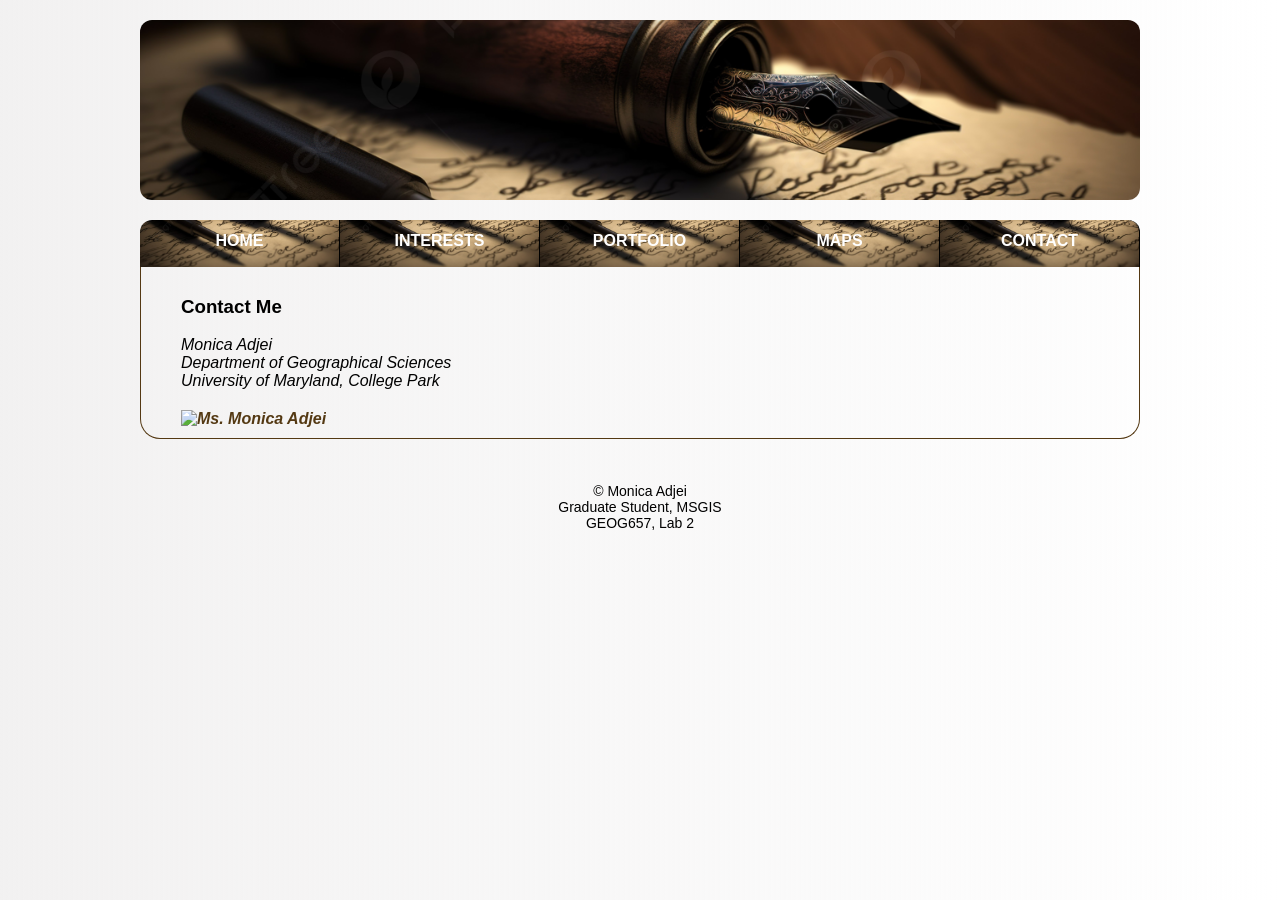
==== contact.html @ c20a5a2b "Update contact.html" ====
<!DOCTYPE html>
<html>
    <head>
        <title>Contact</title> <!-- The title that appears in the browser tab -->
        <link rel="stylesheet" type="text/css" href="styles.css"> <!--  link the styles file  -->
    </head> <!-- -->

    <body>
        <!-- Main container for the entire page content -->
        <div id="container">
            <div id="header">

            </div>

            <!-- Navigation menu -->
            <div id="nav">
                 <!-- Navigation links to different pages -->
                <a class="active" href="index.html">Home</a> <!-- recheck the active sign-->
                <a href="interests.html">Interests</a>
                <a href="portfolio.html">Portfolio</a>
                <a href="maps.html">Maps</a>
                <a href="contact.html">Contact</a>

            </div>

            <!-- Main content area -->
            <div id="content">
                <h3>Contact Me</h3>
                <address>
                    Monica Adjei
                    <br>
                    Department of Geographical Sciences
                    <br>
                    University of Maryland, College Park
                    <br>
                    <a href="mailto:madjei12@umd.edu" title="madjei12@umd.edu" id="mail"><img src="images/email.png" alt="Ms. Monica Adjei">
                    </a>   
                </address>
            </div>

            <!-- Footer section -->
            <div id="footer">
                <p>&copy; Monica Adjei<br>Graduate Student, MSGIS<br>GEOG657, Lab 2</p>
            </div>
            
        </div>
    
    </body>


    </html>
---- styles.css ----
body {
    background-image: linear-gradient(to right, #f2f1f1, rgba(0, 0, 0, 0)), url(https://grainy-gradients.vercel.app/noise.svg);
    font-family: "Source Code Pro", monospace;
    font-family: "Segoe UI", sans-serif;
}

/*container styles*/
#container {
    width: 1000px; /* width of container*/
    margin: 0 auto; /* auto will automatically calculate the left and right margin*/
    
}

/*header styles*/
#header {
    height: 180px;
    margin: 20px 0 0 0;
    background: url(images/pen.jpg);
    background-size: cover;
    background-position: center;
    border-radius: 12px;
}

/*content styles */
#content {
    border-right: 1px solid #543913;
    border-left: 1px solid #543913;
    border-bottom: 1px solid #543913; 
    border-bottom-left-radius: 20px;
    border-bottom-right-radius: 20px;
    padding: 10px 40px;
    height: auto; /* Let height adjust to content */
    overflow: visible;    /* Ensure content is not hidden */
}

#content a {
    color: #543913; 
    text-decoration: none; /* remove underline */
    font-weight: bold;
}

/* Hover effect for links inside #content */
#content a:hover {
    color: #cc0000; /* change to deep red on hover */
    text-decoration: underline; /* underline on hover */
}


/*nav styles*/
#nav {
    width: 1000px;
    overflow: hidden;
    margin-top: 20px;

}

#nav a:first-child {
    border-radius: 12px 0 0 0;
}

#nav a:last-child {
    border-radius: 0 12px 0 0;
}


#nav a{
    width: 199px;
    height: 35px;
    float: left;
    padding: 12px 0 0 0;
    background: url(images/nav1.jpg);
    border-right: 1px outset #543913;
    background-size: cover;
    text-align: center; /* Set the text-align of the link elements to center */
    text-decoration: none; 
    font-weight: bold; 
    text-transform: uppercase;
    color: #ffffff; 
}


#nav a:hover {
  background: url(images/nav_hove.jpg);
}

h1 {
  color: #543913;            
  margin-bottom: 0.5px;     
  padding-left: 10px;
}

h2 {
  color: #543913;            
  margin-bottom: 0.5px;     
  padding-left: 10px;
  border-left: 4px solid #543913;
}


em {
  color: #543913;       
  font-size: 10pt;
  font-weight: bold;
}

/* Blockquote */
blockquote {
  font-size: 14px;
  margin-left: 20px;
  border-left: 4px solid #543913; /* Purple left border for emphasis */
  padding-left: 15px;
  margin-top: 20px;
  margin-bottom: 50px;
}

/*image styles*/
.round {
    border-radius: 15px;
    margin-left: 20px;
    margin-bottom: 20px;
}


/* Description text */
.portfolio-item p {
  margin-top: 10px;
  margin-bottom: 10px;
  font-size: 14px;
}


/* Style each video-description block */
.portfolio-item {
  display: inline-block;           /* allows inline layout */
  margin: 10px;
  width: 280px;
  height: 250px;
  vertical-align: top;
  text-align: center;
}

/* Style the video element */
.portfolio-item video {
  width: 100%;
  height: 100%;                    /* Make video fill the entire .portfolio-item */
  object-fit: cover;              /* Maintain aspect ratio and fill container */
  border-radius: 12px;            /* rounded corners */
  box-shadow: 0 4px 10px rgba(0,0,0,0.15); /* subtle shadow */
  transition: transform 0.3s ease;
}


.portfolio-item video:hover {
  transform: scale(1.03);
}

.div1 {
    padding-bottom: 70px;
}

.poems {
    border-radius: 15px;
    display: inline-block;           /* allows inline layout */
    margin: 15px;
}


/*table styles*/
table {
    width: 100%;
    border: 1px solid #543913;  /* Adds a solid black border around the whole table */
    border-radius: 15px;
    background: rgba(255, 255, 255, 0.2);
    padding: 20px 30px;
}

table th {
    font-weight: 500;
    text-align: left;
    padding-bottom: 10px;
}

table tr{
    font-size: 14px;
    font-weight: 300;
}

.grey {
    background-color: #b9ad9d;
    line-height: 1.4; /* line spacing */
    
}

dt {
  font-style: italic;
  font-size: 12pt;
  color: #333333;
  margin-top: 10px;
}


dd {
  font-style: italic;
  font-size: 10pt;
  color: #543913;
  margin-left: 20px;
  margin-bottom: 10px;
}

.maps {
    margin-bottom: 20px; 
    padding: 20px;
    
}

.map {
	height:500px;
	width:100%;
    padding-bottom: 20px;
}

#mail img {
    width: 5%;
    margin-top: 20px;
    
}

/*footer styles*/
#footer {
    text-align: center;
    font-size: 14px;
    padding: 20px;
    margin-top: 10px;
}
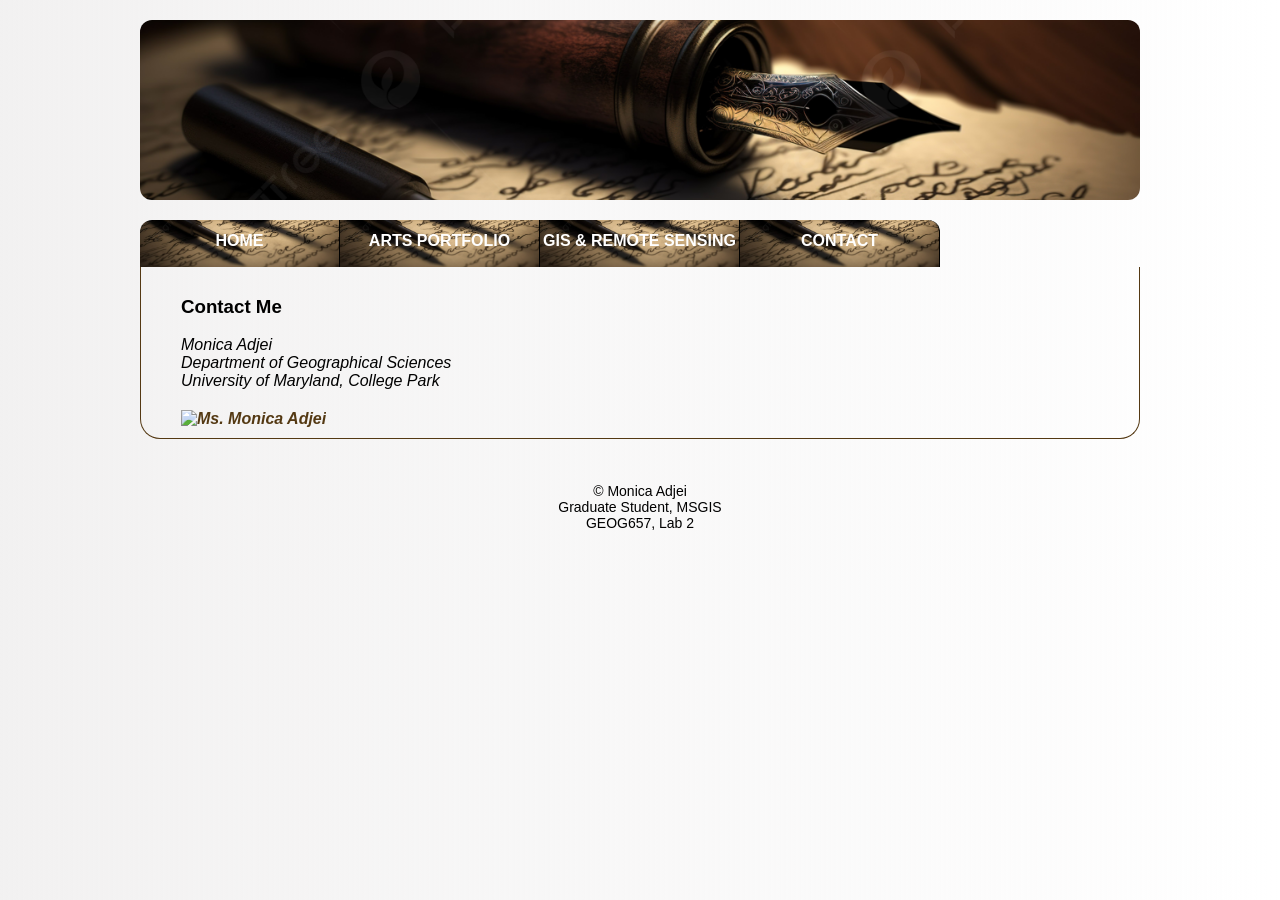
==== commit e3461f5d: "Update contact.html" ====
--- a/contact.html
+++ b/contact.html
@@ -16,9 +16,8 @@
             <div id="nav">
                  <!-- Navigation links to different pages -->
                 <a class="active" href="index.html">Home</a> <!-- recheck the active sign-->
-                <a href="interests.html">Interests</a>
-                <a href="portfolio.html">Portfolio</a>
-                <a href="maps.html">Maps</a>
+                <a href="portfolio.html">Arts Portfolio</a>
+                <a href="maps.html">GIS & Remote Sensing</a>
                 <a href="contact.html">Contact</a>
 
             </div>
@@ -49,3 +48,4 @@
 
 
     </html>
+
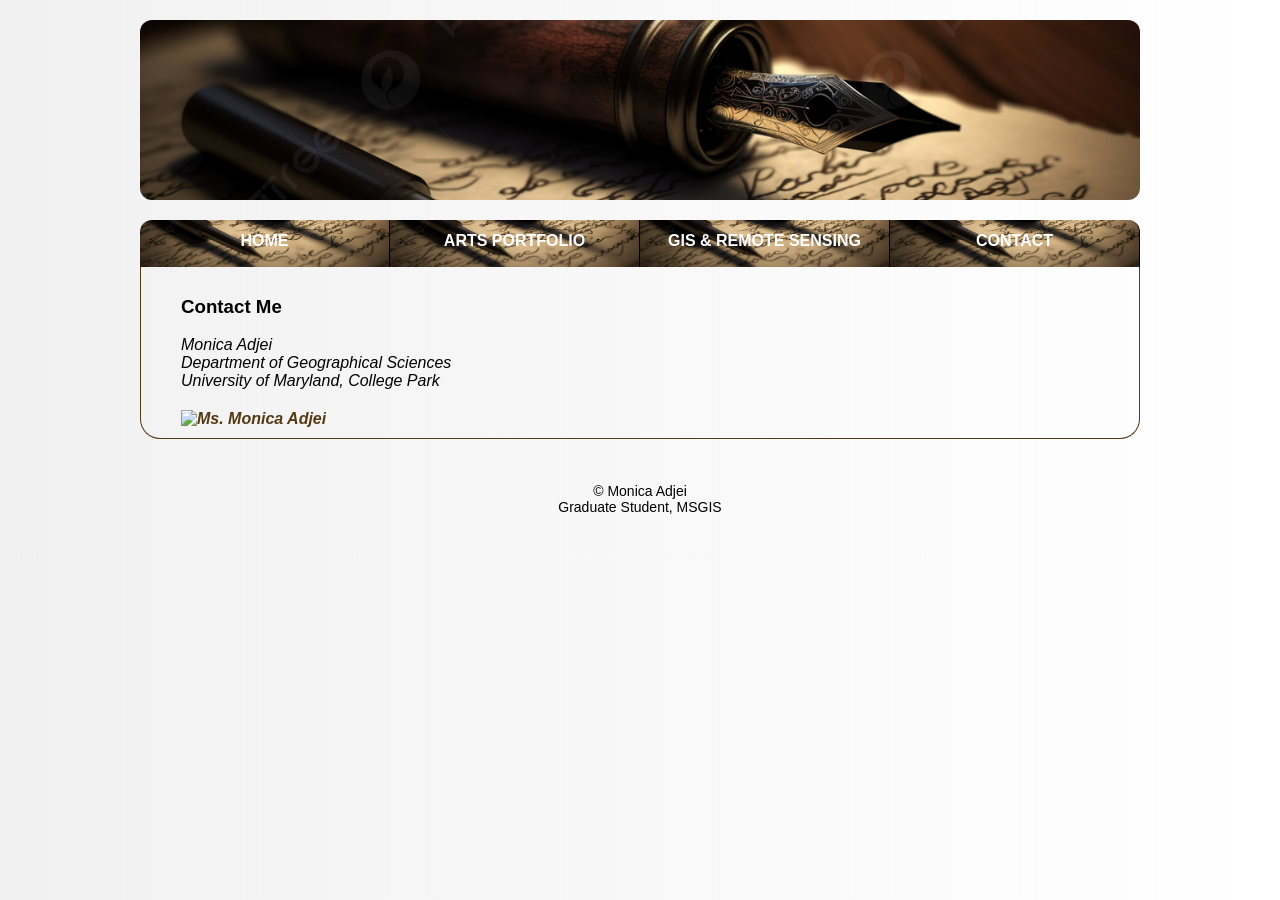
==== commit e21ca410: "Update contact.html" ====
--- a/contact.html
+++ b/contact.html
@@ -15,7 +15,7 @@
             <!-- Navigation menu -->
             <div id="nav">
                  <!-- Navigation links to different pages -->
-                <a class="active" href="index.html">Home</a> <!-- recheck the active sign-->
+                <a href="index.html">Home</a> <!-- recheck the active sign-->
                 <a href="portfolio.html">Arts Portfolio</a>
                 <a href="maps.html">GIS & Remote Sensing</a>
                 <a href="contact.html">Contact</a>
@@ -39,7 +39,7 @@
 
             <!-- Footer section -->
             <div id="footer">
-                <p>&copy; Monica Adjei<br>Graduate Student, MSGIS<br>GEOG657, Lab 2</p>
+                <p>&copy; Monica Adjei<br>Graduate Student, MSGIS</p>
             </div>
             
         </div>
@@ -49,3 +49,5 @@
 
     </html>
 
+
+
--- a/styles.css
+++ b/styles.css
@@ -64,7 +64,7 @@
 
 
 #nav a{
-    width: 199px;
+    width: 249px;
     height: 35px;
     float: left;
     padding: 12px 0 0 0;
@@ -234,3 +234,11 @@
 }
 
 
+
+
+
+
+
+
+
+
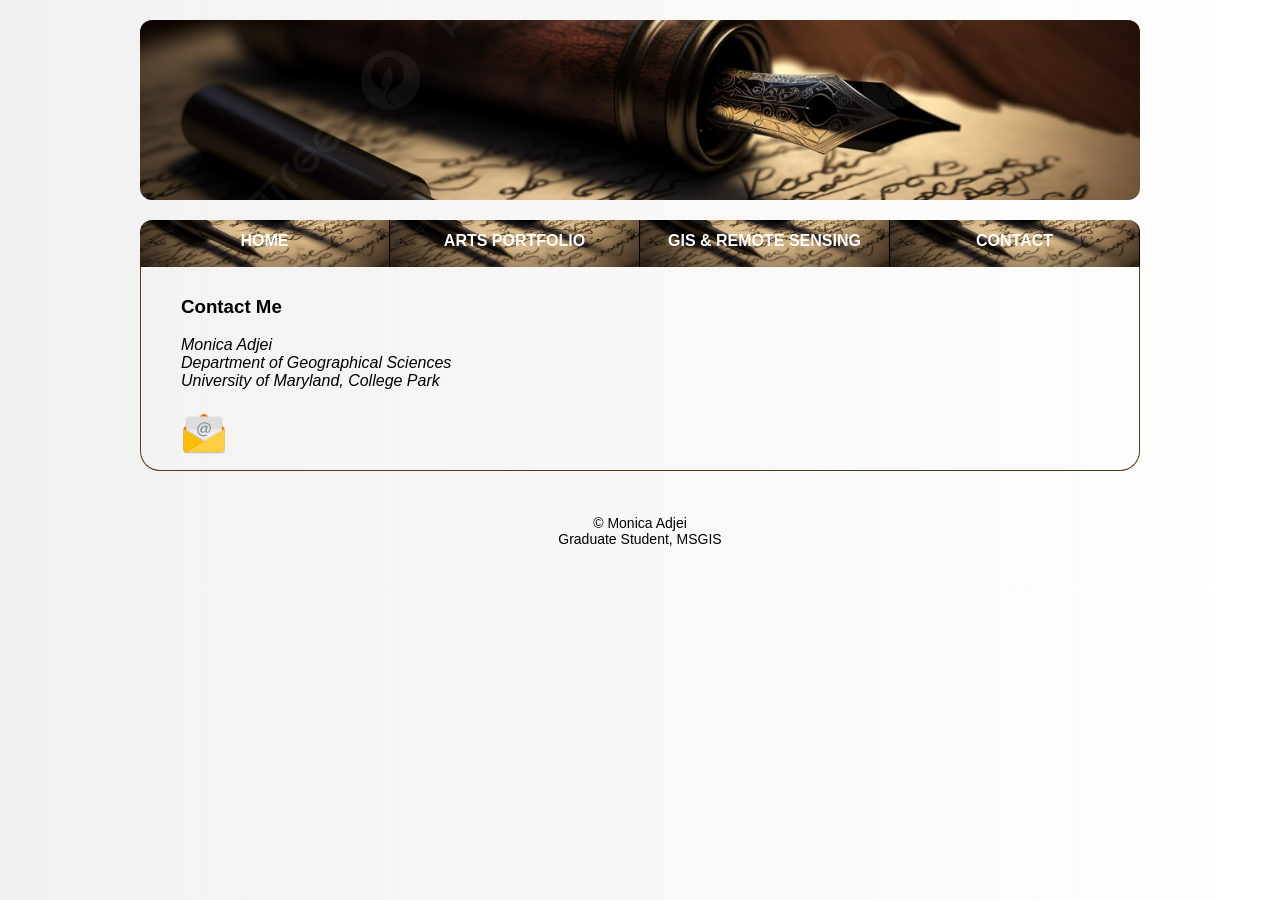
==== commit 212a8d4e: "Update contact.html" ====
--- a/contact.html
+++ b/contact.html
@@ -1,7 +1,9 @@
 <!DOCTYPE html>
-<html>
+<html lang="en">
     <head>
-        <title>Contact</title> <!-- The title that appears in the browser tab -->
+        <meta charset="UTF-8">
+        <meta name="viewport" content="width=device-width,initial-scale=1">
+        <title>Portfolio</title> <!-- The title that appears in the browser tab -->
         <link rel="stylesheet" type="text/css" href="styles.css"> <!--  link the styles file  -->
     </head> <!-- -->
 
@@ -51,3 +53,4 @@
 
 
 
+
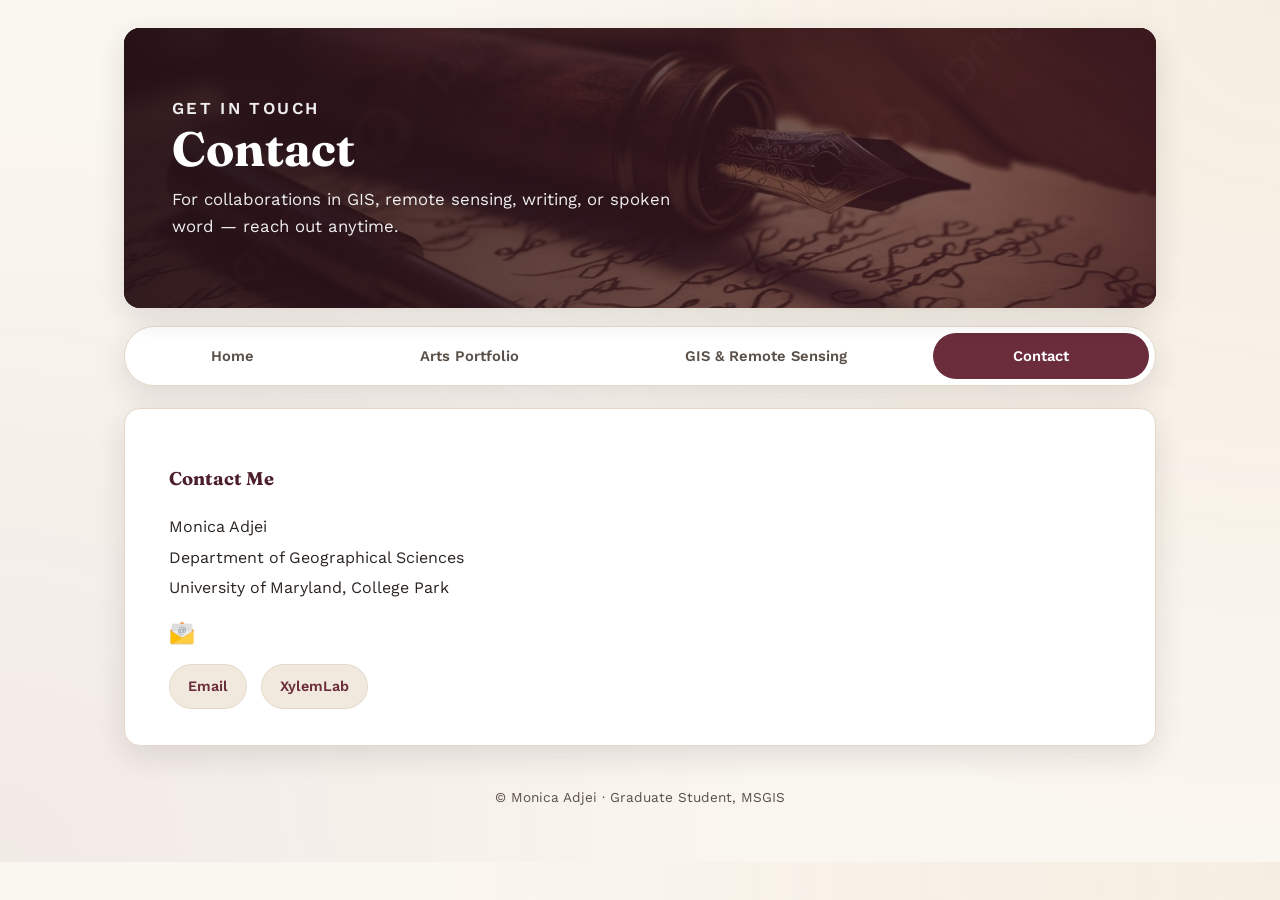
==== commit f0d91027: "Rebuild site: professional + arts portfolio redesign Redesign the full site with a cohesive, respons" ====
--- a/contact.html
+++ b/contact.html
@@ -1,56 +1,56 @@
-<!DOCTYPE html>
-<html lang="en">
-    <head>
-        <meta charset="UTF-8">
-        <meta name="viewport" content="width=device-width,initial-scale=1">
-        <title>Portfolio</title> <!-- The title that appears in the browser tab -->
-        <link rel="stylesheet" type="text/css" href="styles.css"> <!--  link the styles file  -->
-    </head> <!-- -->
-
-    <body>
-        <!-- Main container for the entire page content -->
-        <div id="container">
-            <div id="header">
-
-            </div>
-
-            <!-- Navigation menu -->
-            <div id="nav">
-                 <!-- Navigation links to different pages -->
-                <a href="index.html">Home</a> <!-- recheck the active sign-->
-                <a href="portfolio.html">Arts Portfolio</a>
-                <a href="maps.html">GIS & Remote Sensing</a>
-                <a href="contact.html">Contact</a>
-
-            </div>
-
-            <!-- Main content area -->
-            <div id="content">
-                <h3>Contact Me</h3>
-                <address>
-                    Monica Adjei
-                    <br>
-                    Department of Geographical Sciences
-                    <br>
-                    University of Maryland, College Park
-                    <br>
-                    <a href="mailto:madjei12@umd.edu" title="madjei12@umd.edu" id="mail"><img src="images/email.png" alt="Ms. Monica Adjei">
-                    </a>   
-                </address>
-            </div>
-
-            <!-- Footer section -->
-            <div id="footer">
-                <p>&copy; Monica Adjei<br>Graduate Student, MSGIS</p>
-            </div>
-            
-        </div>
-    
-    </body>
-
-
-    </html>
-
-
-
-
+<!DOCTYPE html>
+<html lang="en">
+    <head>
+        <meta charset="UTF-8">
+        <meta name="viewport" content="width=device-width,initial-scale=1">
+        <meta name="description" content="Contact Monica Adjei — geospatial scientist and spoken word artist.">
+        <title>Contact — Monica Adjei</title>
+        <link rel="preconnect" href="https://fonts.googleapis.com">
+        <link rel="preconnect" href="https://fonts.gstatic.com" crossorigin>
+        <link href="https://fonts.googleapis.com/css2?family=Fraunces:ital,opsz,wght@0,9..144,400;0,9..144,600;1,9..144,500&family=Work+Sans:wght@400;500;600;700&display=swap" rel="stylesheet">
+        <link rel="stylesheet" type="text/css" href="styles.css">
+    </head>
+
+    <body>
+        <a class="skip-link" href="#content">Skip to content</a>
+        <div id="container">
+            <div id="header">
+                <div class="hero">
+                    <div>
+                        <p class="hero-eyebrow">Get in touch</p>
+                        <h1>Contact</h1>
+                        <p>For collaborations in GIS, remote sensing, writing, or spoken word — reach out anytime.</p>
+                    </div>
+                </div>
+            </div>
+
+            <div id="nav">
+                <a href="index.html">Home</a>
+                <a href="portfolio.html">Arts Portfolio</a>
+                <a href="maps.html">GIS &amp; Remote Sensing</a>
+                <a href="contact.html" class="active" aria-current="page">Contact</a>
+            </div>
+
+            <div id="content">
+                <h3>Contact Me</h3>
+                <address>
+                    Monica Adjei
+                    <br>
+                    Department of Geographical Sciences
+                    <br>
+                    University of Maryland, College Park
+                    <br>
+                    <a href="mailto:madjei12@umd.edu" title="madjei12@umd.edu" id="mail"><img src="images/email.png" alt="Email Monica Adjei"></a>
+                </address>
+                <div class="contact-links">
+                    <a href="mailto:madjei12@umd.edu">Email</a>
+                    <a href="https://www.xylemlab.org/" target="_blank" rel="noopener">XylemLab</a>
+                </div>
+            </div>
+
+            <div id="footer">
+                <p>&copy; Monica Adjei &middot; Graduate Student, MSGIS</p>
+            </div>
+        </div>
+    </body>
+</html>
--- a/styles.css
+++ b/styles.css
@@ -1,244 +1,497 @@
-body {
-    background-image: linear-gradient(to right, #f2f1f1, rgba(0, 0, 0, 0)), url(https://grainy-gradients.vercel.app/noise.svg);
-    font-family: "Source Code Pro", monospace;
-    font-family: "Segoe UI", sans-serif;
-}
-
-/*container styles*/
-#container {
-    width: 1000px; /* width of container*/
-    margin: 0 auto; /* auto will automatically calculate the left and right margin*/
-    
-}
-
-/*header styles*/
-#header {
-    height: 180px;
-    margin: 20px 0 0 0;
-    background: url(images/pen.jpg);
-    background-size: cover;
-    background-position: center;
-    border-radius: 12px;
-}
-
-/*content styles */
-#content {
-    border-right: 1px solid #543913;
-    border-left: 1px solid #543913;
-    border-bottom: 1px solid #543913; 
-    border-bottom-left-radius: 20px;
-    border-bottom-right-radius: 20px;
-    padding: 10px 40px;
-    height: auto; /* Let height adjust to content */
-    overflow: visible;    /* Ensure content is not hidden */
-}
-
-#content a {
-    color: #543913; 
-    text-decoration: none; /* remove underline */
-    font-weight: bold;
-}
-
-/* Hover effect for links inside #content */
-#content a:hover {
-    color: #cc0000; /* change to deep red on hover */
-    text-decoration: underline; /* underline on hover */
-}
-
-
-/*nav styles*/
-#nav {
-    width: 1000px;
-    overflow: hidden;
-    margin-top: 20px;
-
-}
-
-#nav a:first-child {
-    border-radius: 12px 0 0 0;
-}
-
-#nav a:last-child {
-    border-radius: 0 12px 0 0;
-}
-
-
-#nav a{
-    width: 249px;
-    height: 35px;
-    float: left;
-    padding: 12px 0 0 0;
-    background: url(images/nav1.jpg);
-    border-right: 1px outset #543913;
-    background-size: cover;
-    text-align: center; /* Set the text-align of the link elements to center */
-    text-decoration: none; 
-    font-weight: bold; 
-    text-transform: uppercase;
-    color: #ffffff; 
-}
-
-
-#nav a:hover {
-  background: url(images/nav_hove.jpg);
-}
-
-h1 {
-  color: #543913;            
-  margin-bottom: 0.5px;     
-  padding-left: 10px;
-}
-
-h2 {
-  color: #543913;            
-  margin-bottom: 0.5px;     
-  padding-left: 10px;
-  border-left: 4px solid #543913;
-}
-
-
-em {
-  color: #543913;       
-  font-size: 10pt;
-  font-weight: bold;
-}
-
-/* Blockquote */
-blockquote {
-  font-size: 14px;
-  margin-left: 20px;
-  border-left: 4px solid #543913; /* Purple left border for emphasis */
-  padding-left: 15px;
-  margin-top: 20px;
-  margin-bottom: 50px;
-}
-
-/*image styles*/
-.round {
-    border-radius: 15px;
-    margin-left: 20px;
-    margin-bottom: 20px;
-}
-
-
-/* Description text */
-.portfolio-item p {
-  margin-top: 10px;
-  margin-bottom: 10px;
-  font-size: 14px;
-}
-
-
-/* Style each video-description block */
-.portfolio-item {
-  display: inline-block;           /* allows inline layout */
-  margin: 10px;
-  width: 280px;
-  height: 250px;
-  vertical-align: top;
-  text-align: center;
-}
-
-/* Style the video element */
-.portfolio-item video {
-  width: 100%;
-  height: 100%;                    /* Make video fill the entire .portfolio-item */
-  object-fit: cover;              /* Maintain aspect ratio and fill container */
-  border-radius: 12px;            /* rounded corners */
-  box-shadow: 0 4px 10px rgba(0,0,0,0.15); /* subtle shadow */
-  transition: transform 0.3s ease;
-}
-
-
-.portfolio-item video:hover {
-  transform: scale(1.03);
-}
-
-.div1 {
-    padding-bottom: 70px;
-}
-
-.poems {
-    border-radius: 15px;
-    display: inline-block;           /* allows inline layout */
-    margin: 15px;
-}
-
-
-/*table styles*/
-table {
-    width: 100%;
-    border: 1px solid #543913;  /* Adds a solid black border around the whole table */
-    border-radius: 15px;
-    background: rgba(255, 255, 255, 0.2);
-    padding: 20px 30px;
-}
-
-table th {
-    font-weight: 500;
-    text-align: left;
-    padding-bottom: 10px;
-}
-
-table tr{
-    font-size: 14px;
-    font-weight: 300;
-}
-
-.grey {
-    background-color: #b9ad9d;
-    line-height: 1.4; /* line spacing */
-    
-}
-
-dt {
-  font-style: italic;
-  font-size: 12pt;
-  color: #333333;
-  margin-top: 10px;
-}
-
-
-dd {
-  font-style: italic;
-  font-size: 10pt;
-  color: #543913;
-  margin-left: 20px;
-  margin-bottom: 10px;
-}
-
-.maps {
-    margin-bottom: 20px; 
-    padding: 20px;
-    
-}
-
-.map {
-	height:500px;
-	width:100%;
-    padding-bottom: 20px;
-}
-
-#mail img {
-    width: 5%;
-    margin-top: 20px;
-    
-}
-
-/*footer styles*/
-#footer {
-    text-align: center;
-    font-size: 14px;
-    padding: 20px;
-    margin-top: 10px;
-}
-
-
-
-
-
-
-
-
-
-
+/* ============================================
+   Monica Adjei — Portfolio
+   Design tokens
+   ============================================ */
+:root {
+  --ink: #2a2420;
+  --ink-soft: #5a5048;
+  --cream: #faf6f0;
+  --cream-deep: #f1e9dd;
+  --brand: #6b2d3c;       /* deep burgundy — professional + creative */
+  --brand-dark: #4c1f2b;
+  --accent: #c08a28;      /* warm gold accent */
+  --line: #e4d9c8;
+  --shadow: 0 10px 30px rgba(42, 36, 32, 0.12);
+  --radius: 16px;
+  --max: 1080px;
+  --serif: "Fraunces", Georgia, "Times New Roman", serif;
+  --sans: "Work Sans", "Segoe UI", sans-serif;
+}
+
+* { box-sizing: border-box; }
+
+html { scroll-behavior: smooth; }
+
+body {
+  margin: 0;
+  background-color: var(--cream);
+  background-image:
+    radial-gradient(circle at top right, rgba(192, 138, 40, 0.08), transparent 55%),
+    radial-gradient(circle at bottom left, rgba(107, 45, 60, 0.06), transparent 50%);
+  color: var(--ink);
+  font-family: var(--sans);
+  line-height: 1.65;
+  -webkit-font-smoothing: antialiased;
+}
+
+img { max-width: 100%; display: block; }
+
+a { color: var(--brand); }
+
+/* ============================================
+   Layout shell
+   ============================================ */
+#container {
+  width: 100%;
+  max-width: var(--max);
+  margin: 0 auto;
+  padding: 0 24px;
+}
+
+/* Skip link for accessibility */
+.skip-link {
+  position: absolute;
+  left: -999px;
+  top: 0;
+}
+.skip-link:focus {
+  left: 10px;
+  z-index: 999;
+  background: var(--cream);
+  padding: 6px 12px;
+  border-radius: 8px;
+}
+
+/* ============================================
+   Header / Hero
+   ============================================ */
+#header {
+  margin-top: 28px;
+  border-radius: var(--radius);
+  overflow: hidden;
+  box-shadow: var(--shadow);
+  position: relative;
+  background: linear-gradient(135deg, var(--brand-dark), var(--brand));
+}
+
+.hero {
+  position: relative;
+  min-height: 280px;
+  display: flex;
+  align-items: center;
+  background-image:
+    linear-gradient(120deg, rgba(42, 20, 26, 0.86), rgba(76, 31, 43, 0.65)),
+    url("images/pen.jpg");
+  background-size: cover;
+  background-position: center;
+  padding: 40px 48px;
+  color: #fff;
+}
+
+.hero-eyebrow {
+  text-transform: uppercase;
+  letter-spacing: 0.14em;
+  font-size: 0.72rem;
+  color: var(--accent);
+  font-weight: 600;
+  margin: 0 0 10px;
+}
+
+.hero h1 {
+  font-family: var(--serif);
+  font-size: clamp(2rem, 4.2vw, 3rem);
+  margin: 0 0 10px;
+  color: #fff;
+  line-height: 1.1;
+}
+
+.hero p {
+  margin: 0;
+  max-width: 540px;
+  font-size: 1.05rem;
+  color: rgba(255, 255, 255, 0.92);
+}
+
+/* ============================================
+   Navigation
+   ============================================ */
+#nav {
+  display: flex;
+  flex-wrap: wrap;
+  gap: 6px;
+  margin-top: 18px;
+  padding: 6px;
+  background: #fff;
+  border: 1px solid var(--line);
+  border-radius: 999px;
+  box-shadow: var(--shadow);
+}
+
+#nav a {
+  flex: 1 1 auto;
+  text-align: center;
+  padding: 11px 18px;
+  border-radius: 999px;
+  text-decoration: none;
+  font-weight: 600;
+  font-size: 0.92rem;
+  color: var(--ink-soft);
+  transition: background 0.2s ease, color 0.2s ease;
+  white-space: nowrap;
+}
+
+#nav a:hover {
+  background: var(--cream-deep);
+  color: var(--brand-dark);
+}
+
+#nav a.active {
+  background: var(--brand);
+  color: #fff;
+}
+
+/* ============================================
+   Content
+   ============================================ */
+#content {
+  background: #fff;
+  border: 1px solid var(--line);
+  border-radius: var(--radius);
+  padding: 36px 44px;
+  margin-top: 22px;
+  box-shadow: var(--shadow);
+}
+
+#content a {
+  color: var(--brand);
+  font-weight: 600;
+  text-decoration: none;
+  border-bottom: 1px solid rgba(107, 45, 60, 0.35);
+}
+
+#content a:hover {
+  color: var(--brand-dark);
+  border-bottom-color: var(--brand-dark);
+}
+
+h1, h2, h3 {
+  font-family: var(--serif);
+  color: var(--brand-dark);
+}
+
+h1 { font-size: 1.9rem; margin: 0 0 14px; }
+
+h2 {
+  font-size: 1.5rem;
+  margin: 0 0 6px;
+  padding-left: 14px;
+  border-left: 4px solid var(--accent);
+}
+
+h3 { font-size: 1.15rem; }
+
+.section-intro {
+  color: var(--ink-soft);
+  max-width: 680px;
+  margin: 10px 0 26px;
+}
+
+.lede {
+  font-family: var(--serif);
+  font-size: 1.2rem;
+  color: var(--ink);
+  max-width: 700px;
+}
+
+em { color: var(--brand); font-style: italic; }
+
+blockquote {
+  font-size: 1rem;
+  margin: 20px 0 10px;
+  border-left: 4px solid var(--accent);
+  padding-left: 18px;
+}
+
+.round {
+  border-radius: 14px;
+  margin: 0 0 16px 24px;
+  box-shadow: var(--shadow);
+}
+
+/* ============================================
+   Dual-path teaser cards (home page)
+   ============================================ */
+.path-grid {
+  display: grid;
+  grid-template-columns: repeat(2, 1fr);
+  gap: 20px;
+  margin: 28px 0 10px;
+}
+
+.path-card {
+  display: block;
+  padding: 24px;
+  border-radius: var(--radius);
+  background: var(--cream-deep);
+  border: 1px solid var(--line);
+  text-decoration: none;
+  transition: transform 0.2s ease, box-shadow 0.2s ease;
+}
+
+.path-card:hover {
+  transform: translateY(-4px);
+  box-shadow: var(--shadow);
+}
+
+.path-card .tag {
+  display: inline-block;
+  font-size: 0.7rem;
+  text-transform: uppercase;
+  letter-spacing: 0.1em;
+  font-weight: 700;
+  color: var(--accent);
+  margin-bottom: 8px;
+}
+
+.path-card h3 {
+  margin: 0 0 8px;
+  color: var(--brand-dark);
+}
+
+.path-card p {
+  margin: 0;
+  color: var(--ink-soft);
+  font-size: 0.95rem;
+}
+
+/* ============================================
+   Section blocks / portfolio groups
+   ============================================ */
+.section-block {
+  padding-bottom: 46px;
+  margin-bottom: 46px;
+  border-bottom: 1px solid var(--line);
+}
+
+.section-block:last-child {
+  border-bottom: none;
+  margin-bottom: 0;
+  padding-bottom: 0;
+}
+
+/* Event video cards */
+.video-grid {
+  display: flex;
+  flex-wrap: wrap;
+  gap: 20px;
+}
+
+.portfolio-item {
+  width: 280px;
+  text-align: left;
+}
+
+.portfolio-item video {
+  width: 100%;
+  aspect-ratio: 4 / 3;
+  object-fit: cover;
+  border-radius: 12px;
+  box-shadow: var(--shadow);
+  background: #000;
+  transition: transform 0.3s ease;
+}
+
+.portfolio-item video:hover { transform: scale(1.02); }
+
+.portfolio-item p {
+  margin: 10px 0 0;
+  font-size: 0.9rem;
+  color: var(--ink-soft);
+}
+
+/* Audio / spoken word tracks */
+.track-list {
+  display: grid;
+  gap: 14px;
+}
+
+.track {
+  display: grid;
+  grid-template-columns: 1fr;
+  gap: 8px;
+  padding: 16px 18px;
+  background: var(--cream-deep);
+  border: 1px solid var(--line);
+  border-radius: 12px;
+}
+
+.track h4 {
+  margin: 0;
+  font-family: var(--serif);
+  font-size: 1.05rem;
+  color: var(--brand-dark);
+}
+
+.track span {
+  font-size: 0.82rem;
+  color: var(--ink-soft);
+}
+
+.track audio { width: 100%; }
+
+/* Photo galleries + lightbox */
+.gallery {
+  display: grid;
+  grid-template-columns: repeat(auto-fill, minmax(150px, 1fr));
+  gap: 10px;
+}
+
+.gallery a {
+  display: block;
+  border-radius: 10px;
+  overflow: hidden;
+  box-shadow: var(--shadow);
+  border: none !important;
+}
+
+.gallery img {
+  width: 100%;
+  height: 150px;
+  object-fit: cover;
+  transition: transform 0.35s ease;
+}
+
+.gallery a:hover img { transform: scale(1.08); }
+
+.poems .gallery img { height: 190px; object-fit: contain; background: var(--cream-deep); }
+
+#lightbox {
+  position: fixed;
+  inset: 0;
+  background: rgba(20, 15, 14, 0.92);
+  display: none;
+  align-items: center;
+  justify-content: center;
+  z-index: 1000;
+  padding: 30px;
+}
+
+#lightbox.open { display: flex; }
+
+#lightbox img {
+  max-width: min(92vw, 1100px);
+  max-height: 86vh;
+  border-radius: 10px;
+  box-shadow: 0 20px 60px rgba(0,0,0,0.5);
+}
+
+#lightbox .lb-close,
+#lightbox .lb-prev,
+#lightbox .lb-next {
+  position: absolute;
+  background: rgba(255,255,255,0.12);
+  border: 1px solid rgba(255,255,255,0.3);
+  color: #fff;
+  font-size: 1.2rem;
+  width: 44px;
+  height: 44px;
+  border-radius: 50%;
+  cursor: pointer;
+  display: flex;
+  align-items: center;
+  justify-content: center;
+}
+
+#lightbox .lb-close { top: 20px; right: 20px; }
+#lightbox .lb-prev { left: 20px; top: 50%; transform: translateY(-50%); }
+#lightbox .lb-next { right: 20px; top: 50%; transform: translateY(-50%); }
+#lightbox .lb-close:hover,
+#lightbox .lb-prev:hover,
+#lightbox .lb-next:hover { background: rgba(255,255,255,0.25); }
+
+/* ============================================
+   GIS / maps page
+   ============================================ */
+.project-card {
+  margin-bottom: 36px;
+  padding-bottom: 36px;
+  border-bottom: 1px solid var(--line);
+}
+
+.project-card:last-child { border-bottom: none; margin-bottom: 0; padding-bottom: 0; }
+
+.project-card h2 { border-left-color: var(--brand); }
+
+.project-card .meta {
+  font-size: 0.8rem;
+  text-transform: uppercase;
+  letter-spacing: 0.08em;
+  color: var(--accent);
+  font-weight: 700;
+  margin: 0 0 8px;
+  padding-left: 14px;
+}
+
+.map {
+  height: 520px;
+  width: 100%;
+  border: 1px solid var(--line);
+  border-radius: 12px;
+  margin: 14px 0 10px;
+}
+
+.project-card .open-full {
+  font-size: 0.88rem;
+}
+
+/* ============================================
+   Contact
+   ============================================ */
+address {
+  font-style: normal;
+  line-height: 1.9;
+}
+
+#mail img {
+  width: 26px;
+  margin-top: 16px;
+  vertical-align: middle;
+}
+
+.contact-links {
+  display: flex;
+  gap: 14px;
+  margin-top: 18px;
+  flex-wrap: wrap;
+}
+
+.contact-links a {
+  padding: 10px 18px;
+  border-radius: 999px;
+  background: var(--cream-deep);
+  font-weight: 600;
+  font-size: 0.9rem;
+  border: 1px solid var(--line) !important;
+}
+
+/* ============================================
+   Footer
+   ============================================ */
+#footer {
+  text-align: center;
+  font-size: 0.85rem;
+  color: var(--ink-soft);
+  padding: 26px 0 40px;
+}
+
+/* ============================================
+   Responsive
+   ============================================ */
+@media (max-width: 700px) {
+  #content { padding: 26px 22px; }
+  .hero { padding: 32px 26px; min-height: 220px; }
+  .path-grid { grid-template-columns: 1fr; }
+  .portfolio-item { width: 100%; }
+  #nav a { font-size: 0.82rem; padding: 10px 10px; }
+  .map { height: 360px; }
+}
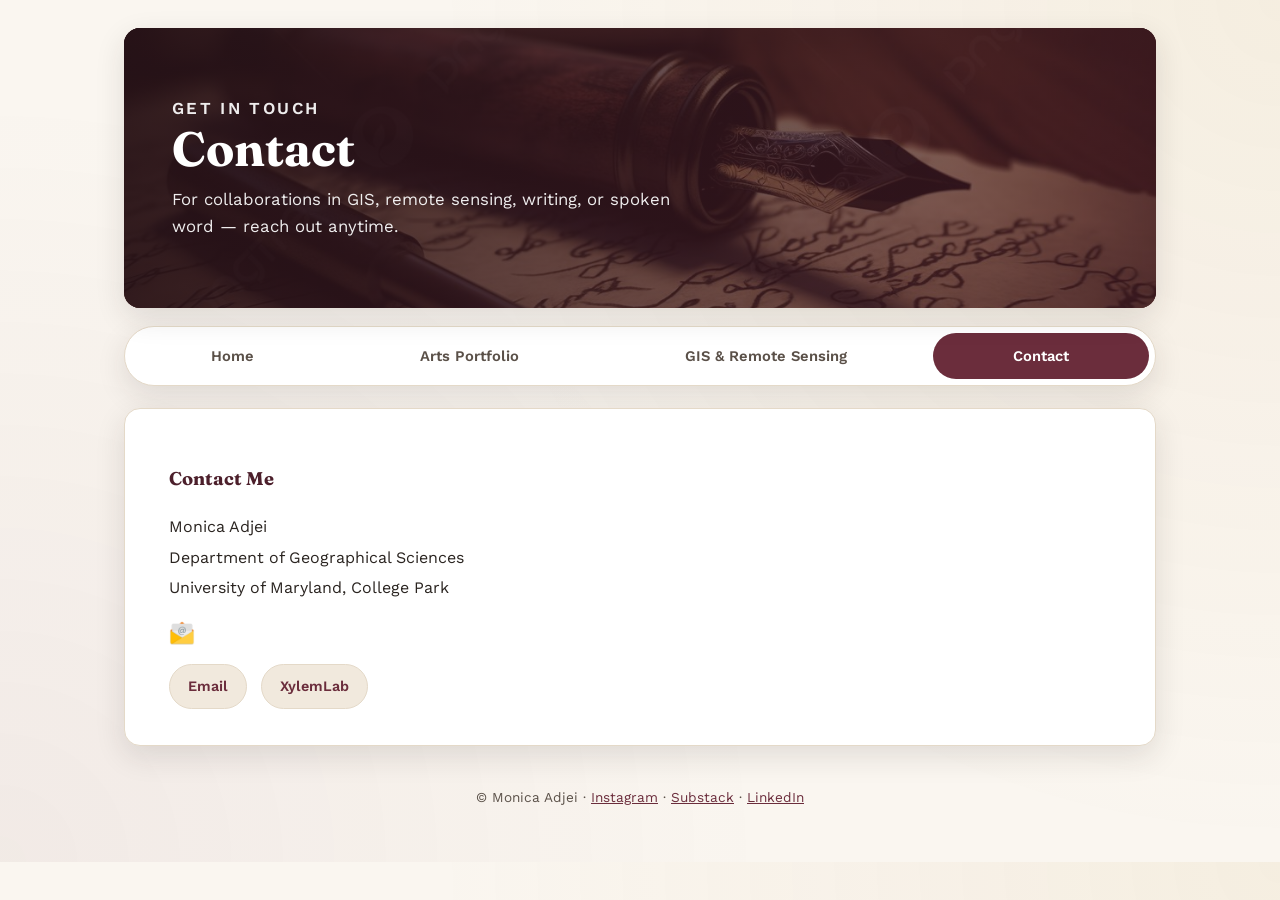
==== commit be458f06: "Two-up spoken word tracks, footer social links - Spoken Word tracks back to two per row (one column " ====
--- a/contact.html
+++ b/contact.html
@@ -49,7 +49,7 @@
             </div>
 
             <div id="footer">
-                <p>&copy; Monica Adjei &middot; Graduate Student, MSGIS</p>
+                <p>&copy; Monica Adjei &middot; <a href="https://www.instagram.com/monte.600?utm_source=qr&amp;vrfl=MXhod2U4aTdjN3VsYw%3D%3D" target="_blank" rel="noopener">Instagram</a> &middot; <a href="https://substack.com/@monicaadjei" target="_blank" rel="noopener">Substack</a> &middot; <a href="https://www.linkedin.com/in/monica-adjei/" target="_blank" rel="noopener">LinkedIn</a></p>
             </div>
         </div>
     </body>
--- a/styles.css
+++ b/styles.css
@@ -303,6 +303,24 @@
 
 .portfolio-item video:hover { transform: scale(1.02); }
 
+.video-embed {
+  position: relative;
+  width: 100%;
+  aspect-ratio: 4 / 3;
+  border-radius: 12px;
+  overflow: hidden;
+  box-shadow: var(--shadow);
+  background: #000;
+}
+
+.video-embed iframe {
+  position: absolute;
+  inset: 0;
+  width: 100%;
+  height: 100%;
+  border: 0;
+}
+
 .portfolio-item p {
   margin: 10px 0 0;
   font-size: 0.9rem;
@@ -312,6 +330,7 @@
 /* Audio / spoken word tracks */
 .track-list {
   display: grid;
+  grid-template-columns: repeat(2, 1fr);
   gap: 14px;
 }
 
@@ -338,6 +357,63 @@
 }
 
 .track audio { width: 100%; }
+
+/* Gallery cover cards (event/poems entry points) */
+.cover-grid {
+  display: grid;
+  grid-template-columns: repeat(auto-fill, minmax(230px, 1fr));
+  gap: 20px;
+}
+
+.cover-card {
+  display: block;
+  border-radius: var(--radius);
+  overflow: hidden;
+  background: #fff;
+  border: 1px solid var(--line) !important;
+  box-shadow: var(--shadow);
+  text-decoration: none !important;
+  transition: transform 0.2s ease;
+}
+
+.cover-card:hover { transform: translateY(-4px); }
+
+.cover-card .cover-img {
+  height: 170px;
+  overflow: hidden;
+  background: var(--cream-deep);
+}
+
+.cover-card .cover-img img {
+  width: 100%;
+  height: 100%;
+  object-fit: cover;
+  transition: transform 0.35s ease;
+}
+
+.cover-card .cover-img.poems-cover img { object-fit: contain; }
+
+.cover-card:hover .cover-img img { transform: scale(1.06); }
+
+.cover-card .cover-body { padding: 14px 18px 18px; }
+
+.cover-card h3 {
+  margin: 0 0 4px;
+  font-size: 1.05rem;
+  color: var(--brand-dark);
+}
+
+.cover-card .cover-body span {
+  font-size: 0.82rem;
+  color: var(--ink-soft);
+}
+
+.back-link {
+  display: inline-block;
+  margin-bottom: 4px;
+  font-weight: 600;
+  font-size: 0.9rem;
+}
 
 /* Photo galleries + lightbox */
 .gallery {
@@ -491,6 +567,7 @@
   #content { padding: 26px 22px; }
   .hero { padding: 32px 26px; min-height: 220px; }
   .path-grid { grid-template-columns: 1fr; }
+  .track-list { grid-template-columns: 1fr; }
   .portfolio-item { width: 100%; }
   #nav a { font-size: 0.82rem; padding: 10px 10px; }
   .map { height: 360px; }
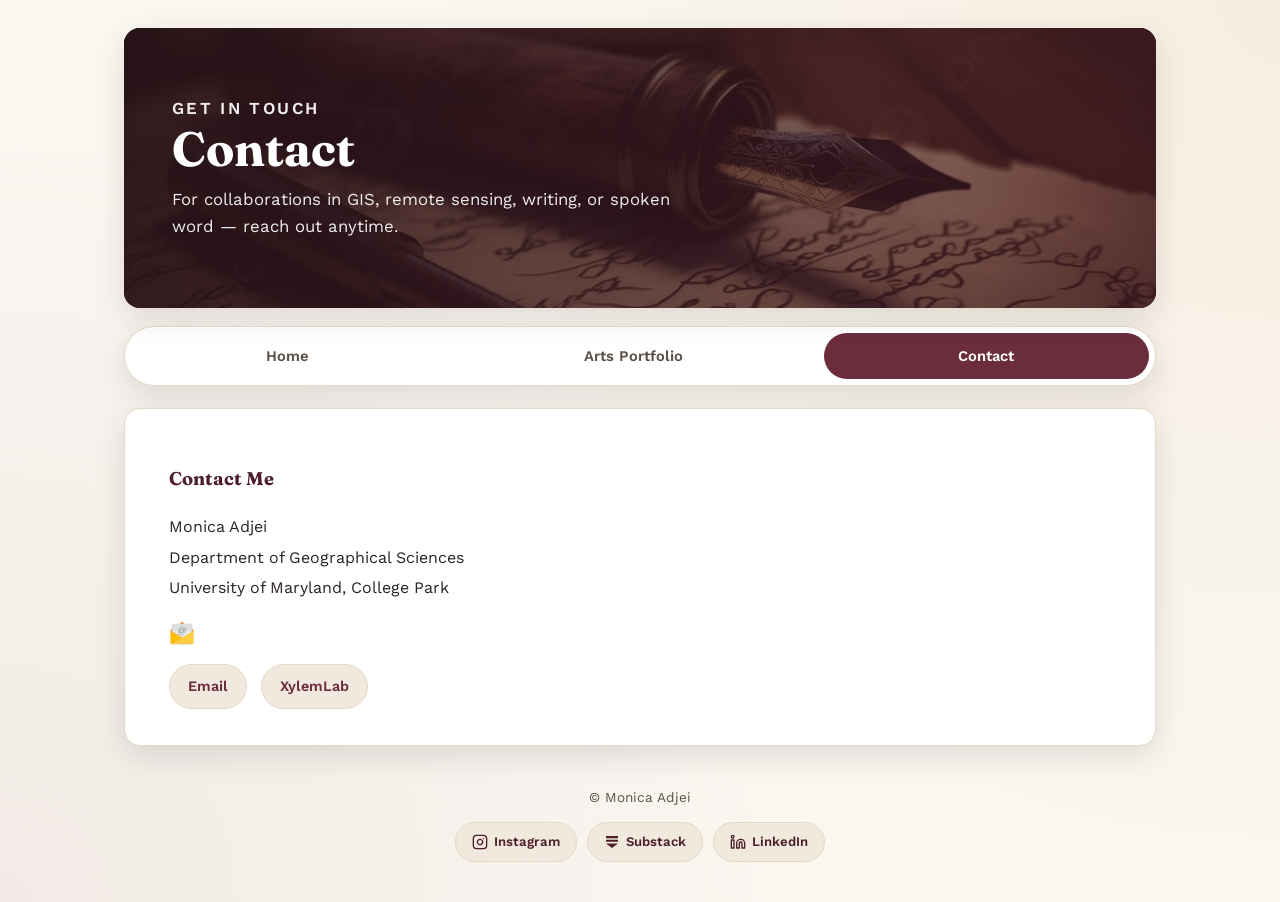
==== commit ae48f7d4: "Icon footer links, disable GIS nav, update XylemLab link - Footer social links now show Instagram/Su" ====
--- a/contact.html
+++ b/contact.html
@@ -27,7 +27,6 @@
             <div id="nav">
                 <a href="index.html">Home</a>
                 <a href="portfolio.html">Arts Portfolio</a>
-                <a href="maps.html">GIS &amp; Remote Sensing</a>
                 <a href="contact.html" class="active" aria-current="page">Contact</a>
             </div>
 
@@ -44,12 +43,17 @@
                 </address>
                 <div class="contact-links">
                     <a href="mailto:madjei12@umd.edu">Email</a>
-                    <a href="https://www.xylemlab.org/" target="_blank" rel="noopener">XylemLab</a>
+                    <a href="https://www.xylemlab.org/team" target="_blank" rel="noopener">XylemLab</a>
                 </div>
             </div>
 
             <div id="footer">
-                <p>&copy; Monica Adjei &middot; <a href="https://www.instagram.com/monte.600?utm_source=qr&amp;vrfl=MXhod2U4aTdjN3VsYw%3D%3D" target="_blank" rel="noopener">Instagram</a> &middot; <a href="https://substack.com/@monicaadjei" target="_blank" rel="noopener">Substack</a> &middot; <a href="https://www.linkedin.com/in/monica-adjei/" target="_blank" rel="noopener">LinkedIn</a></p>
+                <p>&copy; Monica Adjei</p>
+                <div class="social-links">
+                    <a href="https://www.instagram.com/monte.600?utm_source=qr&amp;vrfl=MXhod2U4aTdjN3VsYw%3D%3D" target="_blank" rel="noopener" aria-label="Instagram"><svg viewBox="0 0 24 24" width="16" height="16" fill="none" stroke="currentColor" stroke-width="2" stroke-linecap="round" stroke-linejoin="round" aria-hidden="true"><rect x="2" y="2" width="20" height="20" rx="5" ry="5"></rect><path d="M16 11.37A4 4 0 1 1 12.63 8 4 4 0 0 1 16 11.37z"></path><line x1="17.5" y1="6.5" x2="17.51" y2="6.5"></line></svg> Instagram</a>
+                    <a href="https://substack.com/@monicaadjei" target="_blank" rel="noopener" aria-label="Substack"><svg viewBox="0 0 24 24" width="16" height="16" fill="currentColor" aria-hidden="true"><path d="M3 3h18v3.2H3V3zm0 5.6h18v3.2H3V8.6zM3 14.2h18L12 21z"></path></svg> Substack</a>
+                    <a href="https://www.linkedin.com/in/monica-adjei/" target="_blank" rel="noopener" aria-label="LinkedIn"><svg viewBox="0 0 24 24" width="16" height="16" fill="none" stroke="currentColor" stroke-width="2" stroke-linecap="round" stroke-linejoin="round" aria-hidden="true"><path d="M16 8a6 6 0 0 1 6 6v7h-4v-7a2 2 0 0 0-2-2 2 2 0 0 0-2 2v7h-4v-7a6 6 0 0 1 6-6z"></path><rect x="2" y="9" width="4" height="12"></rect><circle cx="4" cy="4" r="2"></circle></svg> LinkedIn</a>
+                </div>
             </div>
         </div>
     </body>
--- a/styles.css
+++ b/styles.css
@@ -560,6 +560,60 @@
   padding: 26px 0 40px;
 }
 
+.social-links {
+  display: flex;
+  justify-content: center;
+  flex-wrap: wrap;
+  gap: 10px;
+  margin-top: 14px;
+}
+
+.social-links a {
+  display: inline-flex;
+  align-items: center;
+  gap: 6px;
+  padding: 8px 16px;
+  border-radius: 999px;
+  background: var(--cream-deep);
+  border: 1px solid var(--line) !important;
+  font-weight: 600;
+  font-size: 0.82rem;
+  color: var(--brand-dark) !important;
+  text-decoration: none !important;
+  transition: background 0.2s ease, border-color 0.2s ease;
+}
+
+.social-links a:hover {
+  background: #fff;
+  border-color: var(--brand) !important;
+}
+
+.social-links svg { flex-shrink: 0; }
+
+/* Disabled "coming soon" path card */
+.path-card.disabled {
+  cursor: default;
+  opacity: 0.72;
+}
+
+.path-card.disabled:hover {
+  transform: none;
+  box-shadow: none;
+}
+
+.path-card .soon {
+  display: inline-block;
+  margin-top: 10px;
+  font-size: 0.68rem;
+  font-weight: 700;
+  text-transform: uppercase;
+  letter-spacing: 0.06em;
+  color: var(--ink-soft);
+  background: var(--line);
+  padding: 3px 10px;
+  border-radius: 999px;
+}
+
 /* ============================================
    Responsive
    ============================================ */
